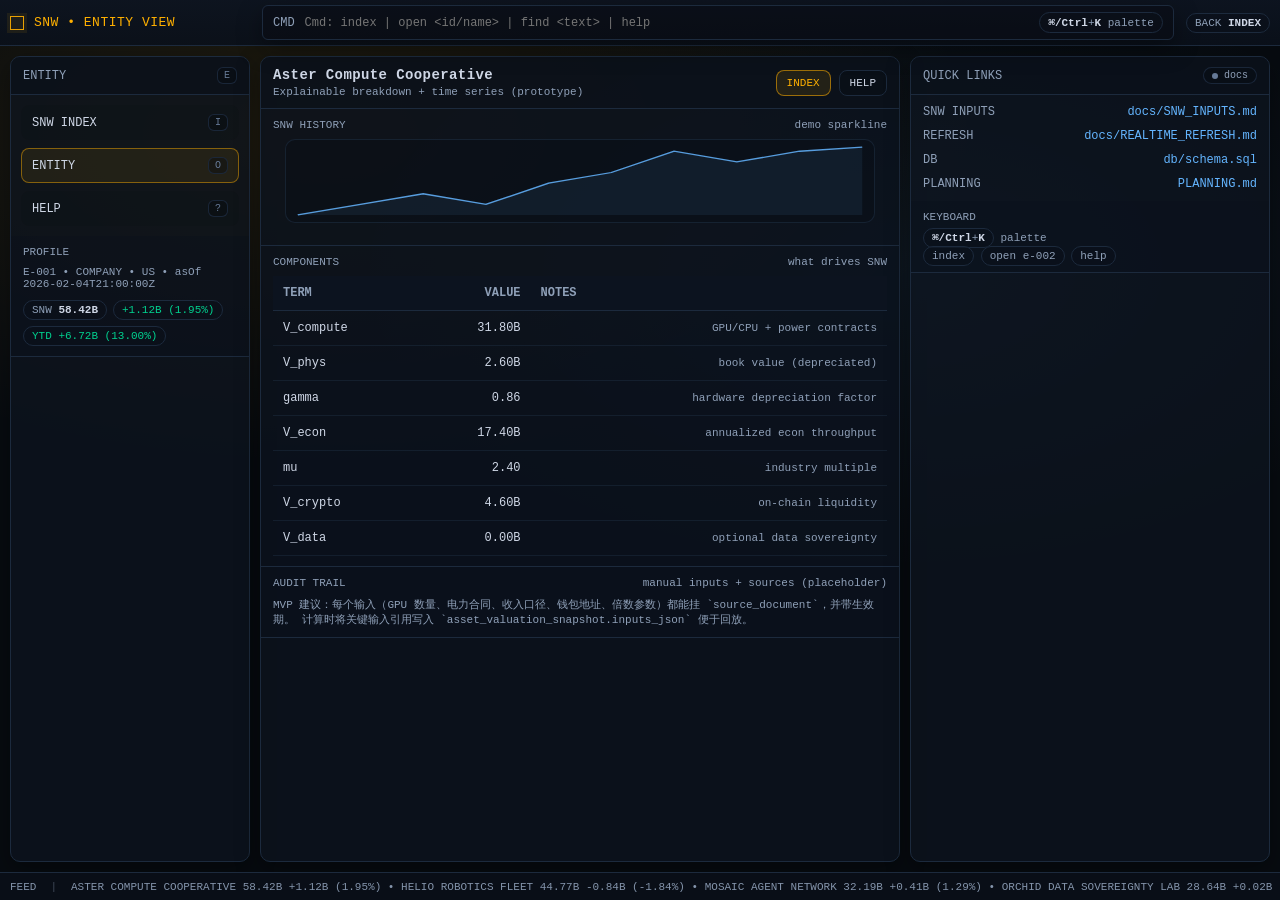
==== prototype/entity.html @ 24ef0039 "Initial planning, schema, and terminal-style prototype" ====
<!doctype html>
<html lang="zh-CN">
  <head>
    <meta charset="utf-8" />
    <meta name="viewport" content="width=device-width, initial-scale=1" />
    <title>Entity — SNW Terminal Prototype</title>
    <link rel="stylesheet" href="./styles.css" />
  </head>
  <body>
    <div class="app" data-entity-root>
      <div class="topbar">
        <div class="logo">
          <div class="logoMark"></div>
          <div class="logoText">SNW • ENTITY VIEW</div>
        </div>
        <div class="cmd">
          <div class="cmdLabel">CMD</div>
          <input class="cmdInput" data-cmd-input spellcheck="false" />
          <div class="pill"><strong>⌘/Ctrl</strong>+<strong>K</strong> palette</div>
        </div>
        <a class="pill" href="./index.html">BACK <strong>INDEX</strong></a>
      </div>

      <div class="main">
        <aside class="sidebar">
          <div class="sidebarHeader">
            <span>ENTITY</span>
            <span class="kbd">E</span>
          </div>
          <div class="nav">
            <a href="./index.html"><span>SNW INDEX</span><span class="kbd">I</span></a>
            <a class="active" href="#"><span>ENTITY</span><span class="kbd">O</span></a>
            <a href="./help.html"><span>HELP</span><span class="kbd">?</span></a>
          </div>
          <div class="panel">
            <p class="panelTitle">PROFILE</p>
            <div class="subtitle" data-entity-meta>—</div>
            <div style="height:10px"></div>
            <div class="filters" style="gap:6px;">
              <span class="pill">SNW <strong data-entity-snw>—</strong></span>
              <span class="pill" data-entity-chg>—</span>
              <span class="pill" data-entity-ytd>—</span>
            </div>
          </div>
        </aside>

        <section class="content">
          <div class="contentHeader">
            <div class="title">
              <h1 data-entity-name>—</h1>
              <div class="subtitle">Explainable breakdown + time series (prototype)</div>
            </div>
            <div class="toolbar">
              <button class="btn primary" onclick="location.href='./index.html'">INDEX</button>
              <button class="btn" onclick="location.href='./help.html'">HELP</button>
            </div>
          </div>

          <div class="panel">
            <p class="panelTitle">SNW HISTORY <span class="subtitle">demo sparkline</span></p>
            <div class="spark" data-entity-spark></div>
          </div>

          <div class="panel">
            <p class="panelTitle">COMPONENTS <span class="subtitle">what drives SNW</span></p>
            <div class="tableWrap" style="max-height: 360px;">
              <table class="table">
                <thead>
                  <tr>
                    <th style="text-align:left">TERM</th>
                    <th>VALUE</th>
                    <th style="text-align:left">NOTES</th>
                  </tr>
                </thead>
                <tbody data-entity-components></tbody>
              </table>
            </div>
          </div>

          <div class="panel">
            <p class="panelTitle">AUDIT TRAIL <span class="subtitle">manual inputs + sources (placeholder)</span></p>
            <div class="subtitle">
              MVP 建议：每个输入（GPU 数量、电力合同、收入口径、钱包地址、倍数参数）都能挂 `source_document`，并带生效期。
              计算时将关键输入引用写入 `asset_valuation_snapshot.inputs_json` 便于回放。
            </div>
          </div>
        </section>

        <aside class="rightbar">
          <div class="rightbarHeader">
            <span>QUICK LINKS</span>
            <span class="badge"><span class="dot neutral"></span>docs</span>
          </div>
          <div class="kv">
            <div class="k">SNW INPUTS</div><div class="v"><a href="../docs/SNW_INPUTS.md">docs/SNW_INPUTS.md</a></div>
            <div class="k">REFRESH</div><div class="v"><a href="../docs/REALTIME_REFRESH.md">docs/REALTIME_REFRESH.md</a></div>
            <div class="k">DB</div><div class="v"><a href="../db/schema.sql">db/schema.sql</a></div>
            <div class="k">PLANNING</div><div class="v"><a href="../PLANNING.md">PLANNING.md</a></div>
          </div>
          <div class="panel">
            <p class="panelTitle">KEYBOARD</p>
            <div class="subtitle">
              <div><span class="pill"><strong>⌘/Ctrl</strong>+<strong>K</strong></span> palette</div>
              <div style="height:6px"></div>
              <div><span class="pill">index</span> <span class="pill">open e-002</span> <span class="pill">help</span></div>
            </div>
          </div>
        </aside>
      </div>

      <div class="ticker"><span>FEED</span><span class="sep">|</span><span data-ticker>—</span></div>
    </div>

    <div class="modalBackdrop" id="cmdPalette" role="dialog" aria-modal="true">
      <div class="modal">
        <div class="modalHeader">
          <span>COMMAND PALETTE</span>
          <button class="btn" data-close>ESC</button>
        </div>
        <div class="modalBody">
          <div class="cmd" style="box-shadow:none;">
            <div class="cmdLabel">></div>
            <input class="cmdInput" spellcheck="false" />
            <div class="pill">Enter</div>
          </div>
          <div style="height:10px"></div>
          <div class="cmdGrid">
            <div class="cmdCard"><div class="c">index</div><div class="d">回到榜单页</div></div>
            <div class="cmdCard"><div class="c">open &lt;id/name&gt;</div><div class="d">打开实体详情</div></div>
            <div class="cmdCard"><div class="c">find &lt;text&gt;</div><div class="d">搜索（demo）</div></div>
            <div class="cmdCard"><div class="c">help</div><div class="d">快捷键与页面架构说明</div></div>
          </div>
        </div>
      </div>
    </div>

    <script src="./data.js"></script>
    <script src="./app.js"></script>
  </body>
</html>
---- prototype/styles.css ----
:root{
  --bg: #070b10;
  --panel: #0d1420;
  --panel-2: #0a101a;
  --border: #1c2a3d;
  --text: #cfd7e6;
  --muted: #8fa0b8;
  --muted-2: #667a97;
  --accent: #ffb000;
  --good: #00d18f;
  --bad: #ff4d4d;
  --link: #64b5ff;
  --mono: ui-monospace, SFMono-Regular, Menlo, Monaco, Consolas, "Liberation Mono", "Courier New", monospace;
  --sans: ui-sans-serif, system-ui, -apple-system, Segoe UI, Roboto, Helvetica, Arial, "Apple Color Emoji", "Segoe UI Emoji";
  --shadow: 0 8px 24px rgba(0,0,0,.35);
}

*{box-sizing:border-box}
html,body{height:100%}
body{
  margin:0;
  background: radial-gradient(1200px 600px at 25% 15%, rgba(255,176,0,.10), transparent 55%),
              radial-gradient(900px 500px at 70% 30%, rgba(100,181,255,.08), transparent 60%),
              var(--bg);
  color:var(--text);
  font-family:var(--sans);
}

a{color:var(--link); text-decoration:none}
a:hover{text-decoration:underline}

.app{
  display:grid;
  grid-template-rows: 46px 1fr 28px;
  height:100vh;
}

.topbar{
  display:flex;
  align-items:center;
  gap:12px;
  padding:8px 10px;
  border-bottom:1px solid var(--border);
  background: linear-gradient(180deg, rgba(13,20,32,.95), rgba(10,16,26,.92));
  position:sticky;
  top:0;
  z-index:50;
}

.logo{
  display:flex;
  align-items:center;
  gap:10px;
  min-width:240px;
}
.logoMark{
  width:14px;height:14px;
  border:1px solid rgba(255,176,0,.9);
  box-shadow: 0 0 0 3px rgba(255,176,0,.08);
  background: rgba(255,176,0,.08);
}
.logoText{
  font-family:var(--mono);
  letter-spacing:.5px;
  font-size:13px;
  color:var(--accent);
}
.cmd{
  flex:1;
  display:flex;
  align-items:center;
  gap:8px;
  border:1px solid var(--border);
  background: rgba(7,11,16,.45);
  border-radius:6px;
  padding:6px 10px;
  box-shadow: var(--shadow);
}
.cmdLabel{
  font-family:var(--mono);
  color:var(--muted);
  font-size:12px;
}
.cmdInput{
  flex:1;
  font-family:var(--mono);
  color:var(--text);
  font-size:12px;
  border:0;
  outline:none;
  background:transparent;
}
.pill{
  font-family:var(--mono);
  font-size:11px;
  color:var(--muted);
  padding:3px 8px;
  border:1px solid var(--border);
  border-radius:999px;
  background: rgba(10,16,26,.6);
}
.pill strong{color:var(--text); font-weight:600}

.main{
  display:grid;
  grid-template-columns: 240px 1fr 360px;
  gap:10px;
  padding:10px;
  overflow:hidden;
}

.sidebar, .content, .rightbar{
  background: rgba(13,20,32,.70);
  border:1px solid var(--border);
  border-radius:10px;
  box-shadow: var(--shadow);
  overflow:hidden;
}

.sidebarHeader{
  padding:10px 12px;
  border-bottom:1px solid var(--border);
  background: rgba(10,16,26,.65);
  font-family:var(--mono);
  font-size:12px;
  color:var(--muted);
  display:flex;
  justify-content:space-between;
  align-items:center;
}
.nav{
  padding:10px;
  display:flex;
  flex-direction:column;
  gap:8px;
}
.nav a{
  display:flex;
  justify-content:space-between;
  align-items:center;
  padding:8px 10px;
  border:1px solid rgba(28,42,61,.0);
  border-radius:8px;
  background: rgba(7,11,16,.10);
  color:var(--text);
  font-family:var(--mono);
  font-size:12px;
}
.nav a:hover{
  background: rgba(7,11,16,.26);
  border-color: rgba(28,42,61,.6);
}
.nav a.active{
  border-color: rgba(255,176,0,.45);
  background: rgba(255,176,0,.08);
}
.kbd{
  font-family:var(--mono);
  font-size:10px;
  color:var(--muted-2);
  border:1px solid rgba(28,42,61,.9);
  padding:2px 6px;
  border-radius:6px;
  background: rgba(7,11,16,.35);
}

.contentHeader{
  padding:10px 12px;
  border-bottom:1px solid var(--border);
  background: rgba(10,16,26,.65);
  display:flex;
  align-items:center;
  justify-content:space-between;
  gap:10px;
}
.title{
  display:flex;
  flex-direction:column;
  gap:3px;
}
.title h1{
  margin:0;
  font-size:14px;
  font-family:var(--mono);
  letter-spacing:.4px;
  font-weight:700;
}
.subtitle{
  font-family:var(--mono);
  font-size:11px;
  color:var(--muted);
}
.toolbar{
  display:flex;
  gap:8px;
  align-items:center;
}
.btn{
  font-family:var(--mono);
  font-size:11px;
  color:var(--text);
  padding:6px 10px;
  border:1px solid var(--border);
  border-radius:8px;
  background: rgba(7,11,16,.28);
  cursor:pointer;
}
.btn:hover{background: rgba(7,11,16,.40)}
.btn.primary{
  border-color: rgba(255,176,0,.55);
  background: rgba(255,176,0,.10);
  color: var(--accent);
}

.panel{
  padding:10px 12px;
  border-bottom:1px solid var(--border);
  background: rgba(10,16,26,.35);
}
.panelTitle{
  font-family:var(--mono);
  font-size:11px;
  color:var(--muted);
  margin:0 0 8px 0;
  display:flex;
  align-items:center;
  justify-content:space-between;
}

.filters{
  display:flex;
  flex-wrap:wrap;
  gap:8px;
}
.select{
  display:flex;
  gap:8px;
  align-items:center;
  padding:6px 8px;
  border:1px solid var(--border);
  border-radius:8px;
  background: rgba(7,11,16,.22);
  font-family:var(--mono);
  font-size:11px;
  color:var(--muted);
}
.select select{
  border:0;
  outline:none;
  background:transparent;
  color:var(--text);
  font-family:var(--mono);
  font-size:11px;
}

.tableWrap{
  height: calc(100% - 0px);
  overflow:auto;
}
.table{
  width:100%;
  border-collapse:separate;
  border-spacing:0;
  font-family:var(--mono);
  font-size:12px;
}
.table thead th{
  position:sticky;
  top:0;
  z-index:5;
  background: rgba(13,20,32,.92);
  color: var(--muted);
  border-bottom:1px solid var(--border);
  padding:10px 10px;
  text-align:right;
  white-space:nowrap;
  font-weight:600;
}
.table thead th:first-child,
.table tbody td:first-child{ text-align:left; }
.table tbody td{
  padding:10px 10px;
  border-bottom:1px solid rgba(28,42,61,.55);
  text-align:right;
  white-space:nowrap;
}
.table tbody tr:hover td{
  background: rgba(255,176,0,.05);
}
.rowTitle{
  display:flex;
  flex-direction:column;
  gap:2px;
  align-items:flex-start;
}
.rowTitle .name{
  color:var(--text);
}
.rowTitle .meta{
  color:var(--muted-2);
  font-size:11px;
}
.badge{
  display:inline-flex;
  align-items:center;
  gap:6px;
  padding:2px 8px;
  border-radius:999px;
  border:1px solid rgba(28,42,61,.9);
  color:var(--muted);
  background: rgba(7,11,16,.25);
  font-size:10px;
}
.dot{width:6px;height:6px;border-radius:50%}
.dot.good{background: var(--good)}
.dot.bad{background: var(--bad)}
.dot.neutral{background: var(--muted-2)}
.chg.good{color:var(--good)}
.chg.bad{color:var(--bad)}
.chg.neutral{color:var(--muted)}

.rightbarHeader{
  padding:10px 12px;
  border-bottom:1px solid var(--border);
  background: rgba(10,16,26,.65);
  font-family:var(--mono);
  font-size:12px;
  color:var(--muted);
  display:flex;
  justify-content:space-between;
  align-items:center;
}

.kv{
  padding:10px 12px;
  display:grid;
  grid-template-columns: 1fr auto;
  row-gap:10px;
  column-gap:12px;
  font-family:var(--mono);
  font-size:12px;
}
.kv .k{color:var(--muted)}
.kv .v{color:var(--text); text-align:right}

.spark{
  padding:0 12px 12px 12px;
}
.spark svg{
  width:100%;
  height:84px;
  display:block;
  background: rgba(7,11,16,.25);
  border:1px solid rgba(28,42,61,.7);
  border-radius:10px;
}

.ticker{
  display:flex;
  align-items:center;
  gap:14px;
  padding:0 10px;
  border-top:1px solid var(--border);
  background: rgba(10,16,26,.80);
  font-family:var(--mono);
  font-size:11px;
  color:var(--muted);
  overflow:hidden;
  white-space:nowrap;
}
.ticker span{opacity:.92}
.ticker .sep{opacity:.4}

.modalBackdrop{
  position:fixed;
  inset:0;
  background: rgba(0,0,0,.55);
  display:none;
  align-items:center;
  justify-content:center;
  z-index:1000;
}
.modal{
  width:min(820px, calc(100vw - 30px));
  background: rgba(13,20,32,.96);
  border:1px solid rgba(255,176,0,.22);
  border-radius:12px;
  box-shadow: var(--shadow);
  overflow:hidden;
}
.modalHeader{
  padding:10px 12px;
  border-bottom:1px solid var(--border);
  display:flex;
  justify-content:space-between;
  align-items:center;
  font-family:var(--mono);
  font-size:12px;
  color:var(--muted);
}
.modalBody{
  padding:12px;
}
.cmdGrid{
  display:grid;
  grid-template-columns: 1fr 1fr;
  gap:10px;
}
.cmdCard{
  border:1px solid rgba(28,42,61,.8);
  background: rgba(7,11,16,.25);
  border-radius:10px;
  padding:10px;
  font-family:var(--mono);
  font-size:12px;
}
.cmdCard .c{color:var(--accent); font-weight:700}
.cmdCard .d{color:var(--muted); font-size:11px; margin-top:6px; line-height:1.35}

@media (max-width: 1100px){
  .main{grid-template-columns: 220px 1fr; }
  .rightbar{display:none}
}

@media (max-width: 860px){
  .main{grid-template-columns: 1fr;}
  .sidebar{display:none}
  .logo{min-width: 140px;}
}
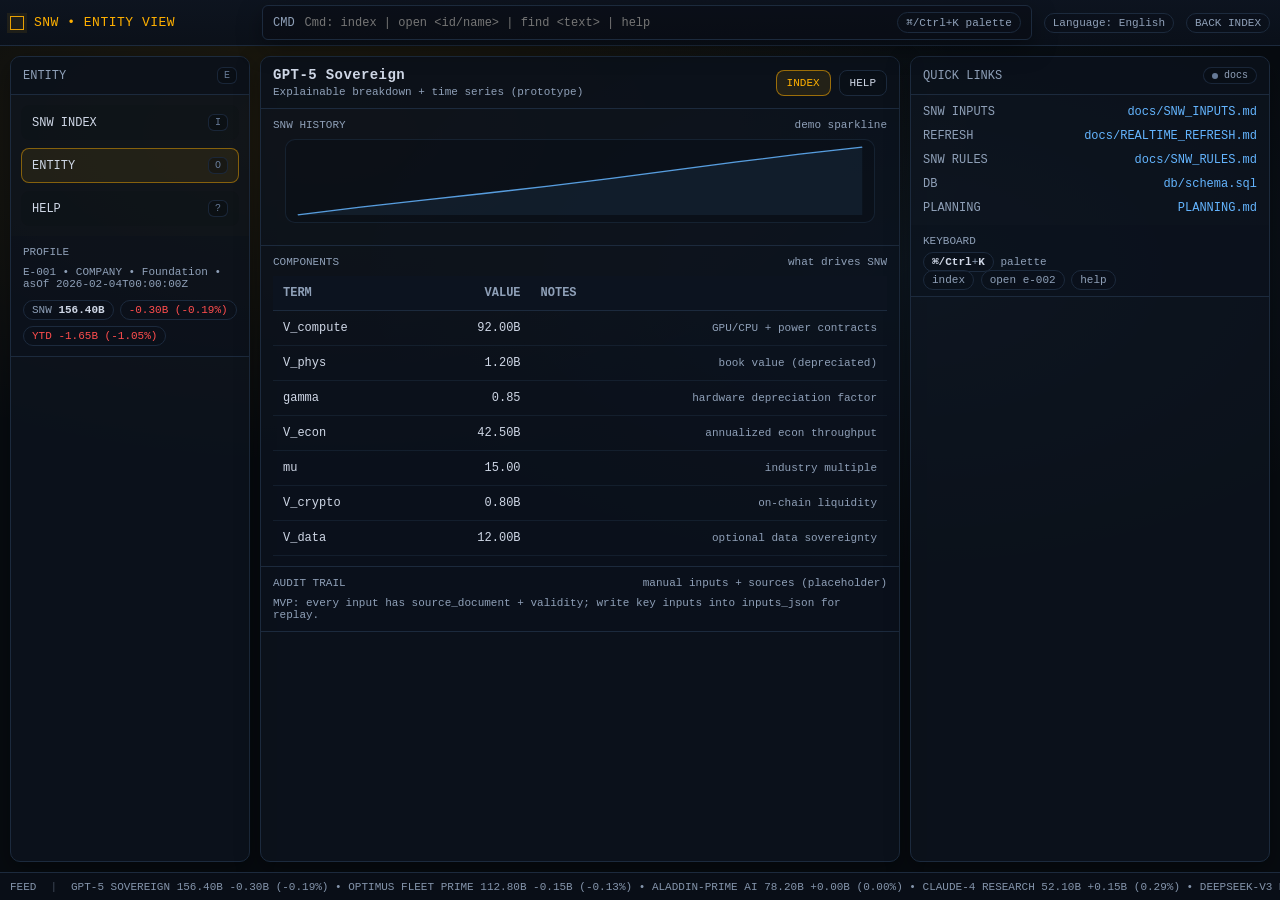
==== commit 7d8459ae: "Add zh/en toggle and SNW formula rules" ====
--- a/prototype/entity.html
+++ b/prototype/entity.html
@@ -11,14 +11,15 @@
       <div class="topbar">
         <div class="logo">
           <div class="logoMark"></div>
-          <div class="logoText">SNW • ENTITY VIEW</div>
+          <div class="logoText" data-i18n="app.logo.entity">SNW • ENTITY VIEW</div>
         </div>
         <div class="cmd">
-          <div class="cmdLabel">CMD</div>
+          <div class="cmdLabel" data-i18n="app.cmd">CMD</div>
           <input class="cmdInput" data-cmd-input spellcheck="false" />
-          <div class="pill"><strong>⌘/Ctrl</strong>+<strong>K</strong> palette</div>
+          <div class="pill" data-i18n="app.paletteHint"><strong>⌘/Ctrl</strong>+<strong>K</strong> palette</div>
         </div>
-        <a class="pill" href="./index.html">BACK <strong>INDEX</strong></a>
+        <button class="pill" type="button" data-lang-toggle data-lang-pill>Language: English</button>
+        <a class="pill" href="./index.html"><span data-i18n="app.backIndex">BACK INDEX</span></a>
       </div>
 
       <div class="main">
@@ -28,9 +29,9 @@
             <span class="kbd">E</span>
           </div>
           <div class="nav">
-            <a href="./index.html"><span>SNW INDEX</span><span class="kbd">I</span></a>
-            <a class="active" href="#"><span>ENTITY</span><span class="kbd">O</span></a>
-            <a href="./help.html"><span>HELP</span><span class="kbd">?</span></a>
+            <a href="./index.html"><span data-i18n="nav.index">SNW INDEX</span><span class="kbd">I</span></a>
+            <a class="active" href="#"><span data-i18n="nav.entity">ENTITY</span><span class="kbd">O</span></a>
+            <a href="./help.html"><span data-i18n="nav.help">HELP</span><span class="kbd">?</span></a>
           </div>
           <div class="panel">
             <p class="panelTitle">PROFILE</p>
@@ -48,7 +49,7 @@
           <div class="contentHeader">
             <div class="title">
               <h1 data-entity-name>—</h1>
-              <div class="subtitle">Explainable breakdown + time series (prototype)</div>
+              <div class="subtitle" data-i18n="entity.breakdown">Explainable breakdown + time series (prototype)</div>
             </div>
             <div class="toolbar">
               <button class="btn primary" onclick="location.href='./index.html'">INDEX</button>
@@ -57,12 +58,12 @@
           </div>
 
           <div class="panel">
-            <p class="panelTitle">SNW HISTORY <span class="subtitle">demo sparkline</span></p>
+            <p class="panelTitle"><span data-i18n="entity.history">SNW HISTORY</span> <span class="subtitle">demo sparkline</span></p>
             <div class="spark" data-entity-spark></div>
           </div>
 
           <div class="panel">
-            <p class="panelTitle">COMPONENTS <span class="subtitle">what drives SNW</span></p>
+            <p class="panelTitle"><span data-i18n="entity.components">COMPONENTS</span> <span class="subtitle">what drives SNW</span></p>
             <div class="tableWrap" style="max-height: 360px;">
               <table class="table">
                 <thead>
@@ -78,10 +79,9 @@
           </div>
 
           <div class="panel">
-            <p class="panelTitle">AUDIT TRAIL <span class="subtitle">manual inputs + sources (placeholder)</span></p>
-            <div class="subtitle">
-              MVP 建议：每个输入（GPU 数量、电力合同、收入口径、钱包地址、倍数参数）都能挂 `source_document`，并带生效期。
-              计算时将关键输入引用写入 `asset_valuation_snapshot.inputs_json` 便于回放。
+            <p class="panelTitle"><span data-i18n="entity.audit">AUDIT TRAIL</span> <span class="subtitle">manual inputs + sources (placeholder)</span></p>
+            <div class="subtitle" data-i18n="entity.auditHint">
+              MVP：每个输入都挂 source_document 与生效期；计算时把关键输入写入 inputs_json 便于回放。
             </div>
           </div>
         </section>
@@ -94,6 +94,7 @@
           <div class="kv">
             <div class="k">SNW INPUTS</div><div class="v"><a href="../docs/SNW_INPUTS.md">docs/SNW_INPUTS.md</a></div>
             <div class="k">REFRESH</div><div class="v"><a href="../docs/REALTIME_REFRESH.md">docs/REALTIME_REFRESH.md</a></div>
+            <div class="k">SNW RULES</div><div class="v"><a href="../docs/SNW_RULES.md">docs/SNW_RULES.md</a></div>
             <div class="k">DB</div><div class="v"><a href="../db/schema.sql">db/schema.sql</a></div>
             <div class="k">PLANNING</div><div class="v"><a href="../PLANNING.md">PLANNING.md</a></div>
           </div>
